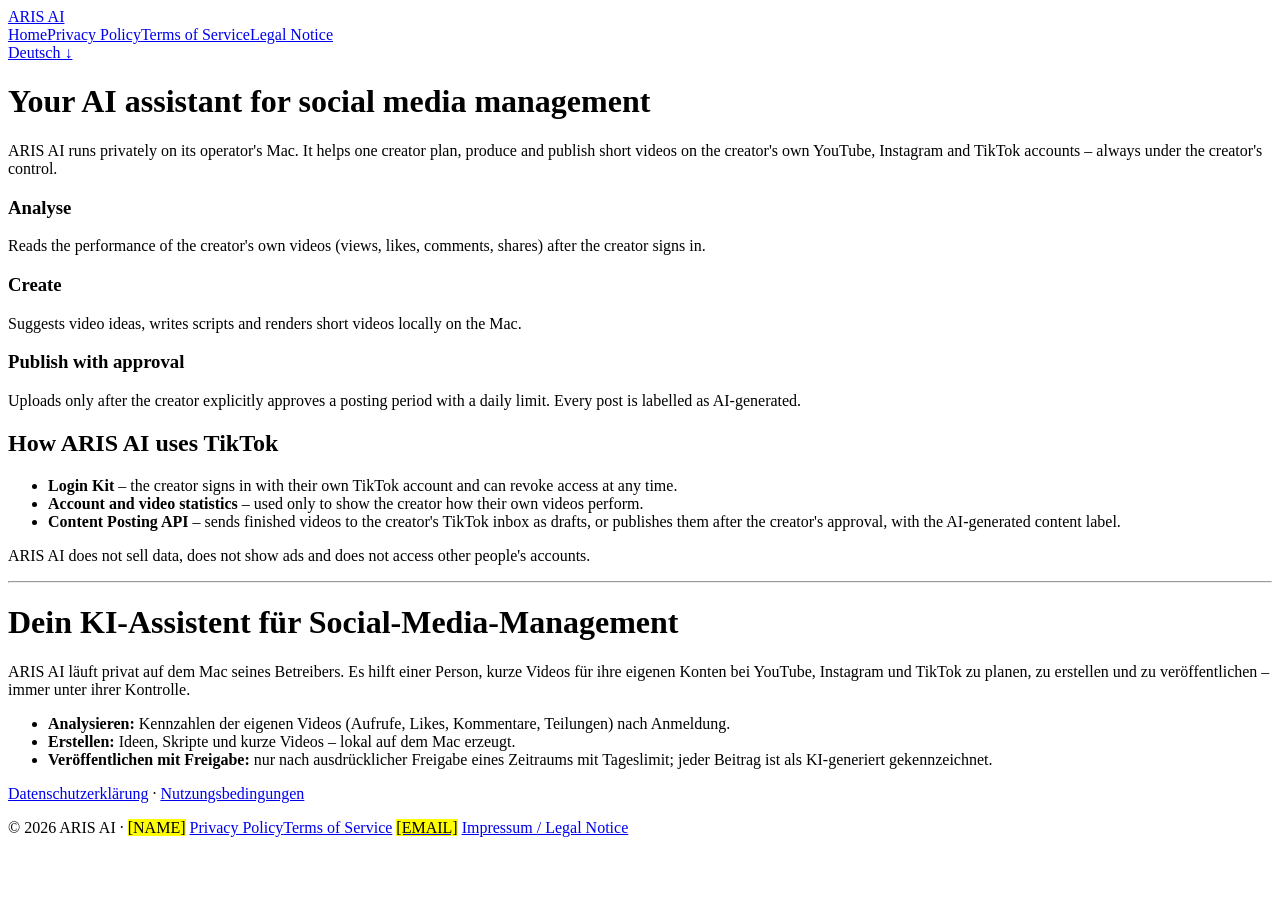
==== index.html @ 567e2381 "Add files via upload" ====
<!doctype html>
<html lang="en">
<head>
<meta charset="utf-8">
<meta name="viewport" content="width=device-width, initial-scale=1">
<title>ARIS AI – Social Media Assistant</title>
<meta name="description" content="ARIS AI is a private desktop assistant that helps its operator plan, create and publish short videos on their own social media accounts.">
<link rel="icon" href="favicon.svg" type="image/svg+xml">
<link rel="stylesheet" href="style.css">
</head>
<body>
<header>
  <a class="marke" href="./"><img src="logo.svg" alt="">ARIS AI</a>
  <nav><a href="./" aria-current="page">Home</a><a href="privacy.html">Privacy Policy</a><a href="terms.html">Terms of Service</a><a href="impressum.html">Legal Notice</a></nav>
</header>
<main>
  <a class="sprache" href="#de">Deutsch ↓</a>
  <h1>Your AI assistant for <span class="gold">social media management</span></h1>
  <p class="unter">ARIS AI runs privately on its operator's Mac. It helps one creator plan, produce and publish short videos on the creator's own YouTube, Instagram and TikTok accounts – always under the creator's control.</p>

  <div class="karten">
    <div class="karte"><h3>Analyse</h3><p>Reads the performance of the creator's own videos (views, likes, comments, shares) after the creator signs in.</p></div>
    <div class="karte"><h3>Create</h3><p>Suggests video ideas, writes scripts and renders short videos locally on the Mac.</p></div>
    <div class="karte"><h3>Publish with approval</h3><p>Uploads only after the creator explicitly approves a posting period with a daily limit. Every post is labelled as AI-generated.</p></div>
  </div>

  <h2>How ARIS AI uses TikTok</h2>
  <ul>
    <li><strong>Login Kit</strong> – the creator signs in with their own TikTok account and can revoke access at any time.</li>
    <li><strong>Account and video statistics</strong> – used only to show the creator how their own videos perform.</li>
    <li><strong>Content Posting API</strong> – sends finished videos to the creator's TikTok inbox as drafts, or publishes them after the creator's approval, with the AI-generated content label.</li>
  </ul>
  <p>ARIS AI does not sell data, does not show ads and does not access other people's accounts.</p>

  <hr id="de">
  <h1>Dein KI-Assistent für <span class="gold">Social-Media-Management</span></h1>
  <p class="unter">ARIS AI läuft privat auf dem Mac seines Betreibers. Es hilft einer Person, kurze Videos für ihre eigenen Konten bei YouTube, Instagram und TikTok zu planen, zu erstellen und zu veröffentlichen – immer unter ihrer Kontrolle.</p>
  <ul>
    <li><strong>Analysieren:</strong> Kennzahlen der eigenen Videos (Aufrufe, Likes, Kommentare, Teilungen) nach Anmeldung.</li>
    <li><strong>Erstellen:</strong> Ideen, Skripte und kurze Videos – lokal auf dem Mac erzeugt.</li>
    <li><strong>Veröffentlichen mit Freigabe:</strong> nur nach ausdrücklicher Freigabe eines Zeitraums mit Tageslimit; jeder Beitrag ist als KI-generiert gekennzeichnet.</li>
  </ul>
  <p><a href="privacy.html#de">Datenschutzerklärung</a> · <a href="terms.html#de">Nutzungsbedingungen</a></p>
</main>
<footer>
  <span>© 2026 ARIS AI · <mark class="offen">[NAME]</mark></span>
  <a href="privacy.html">Privacy Policy</a><a href="terms.html">Terms of Service</a>
  <a href="mailto:[EMAIL]"><mark class="offen">[EMAIL]</mark></a>
  <a href="impressum.html">Impressum / Legal Notice</a>
</footer>
</body>
</html>
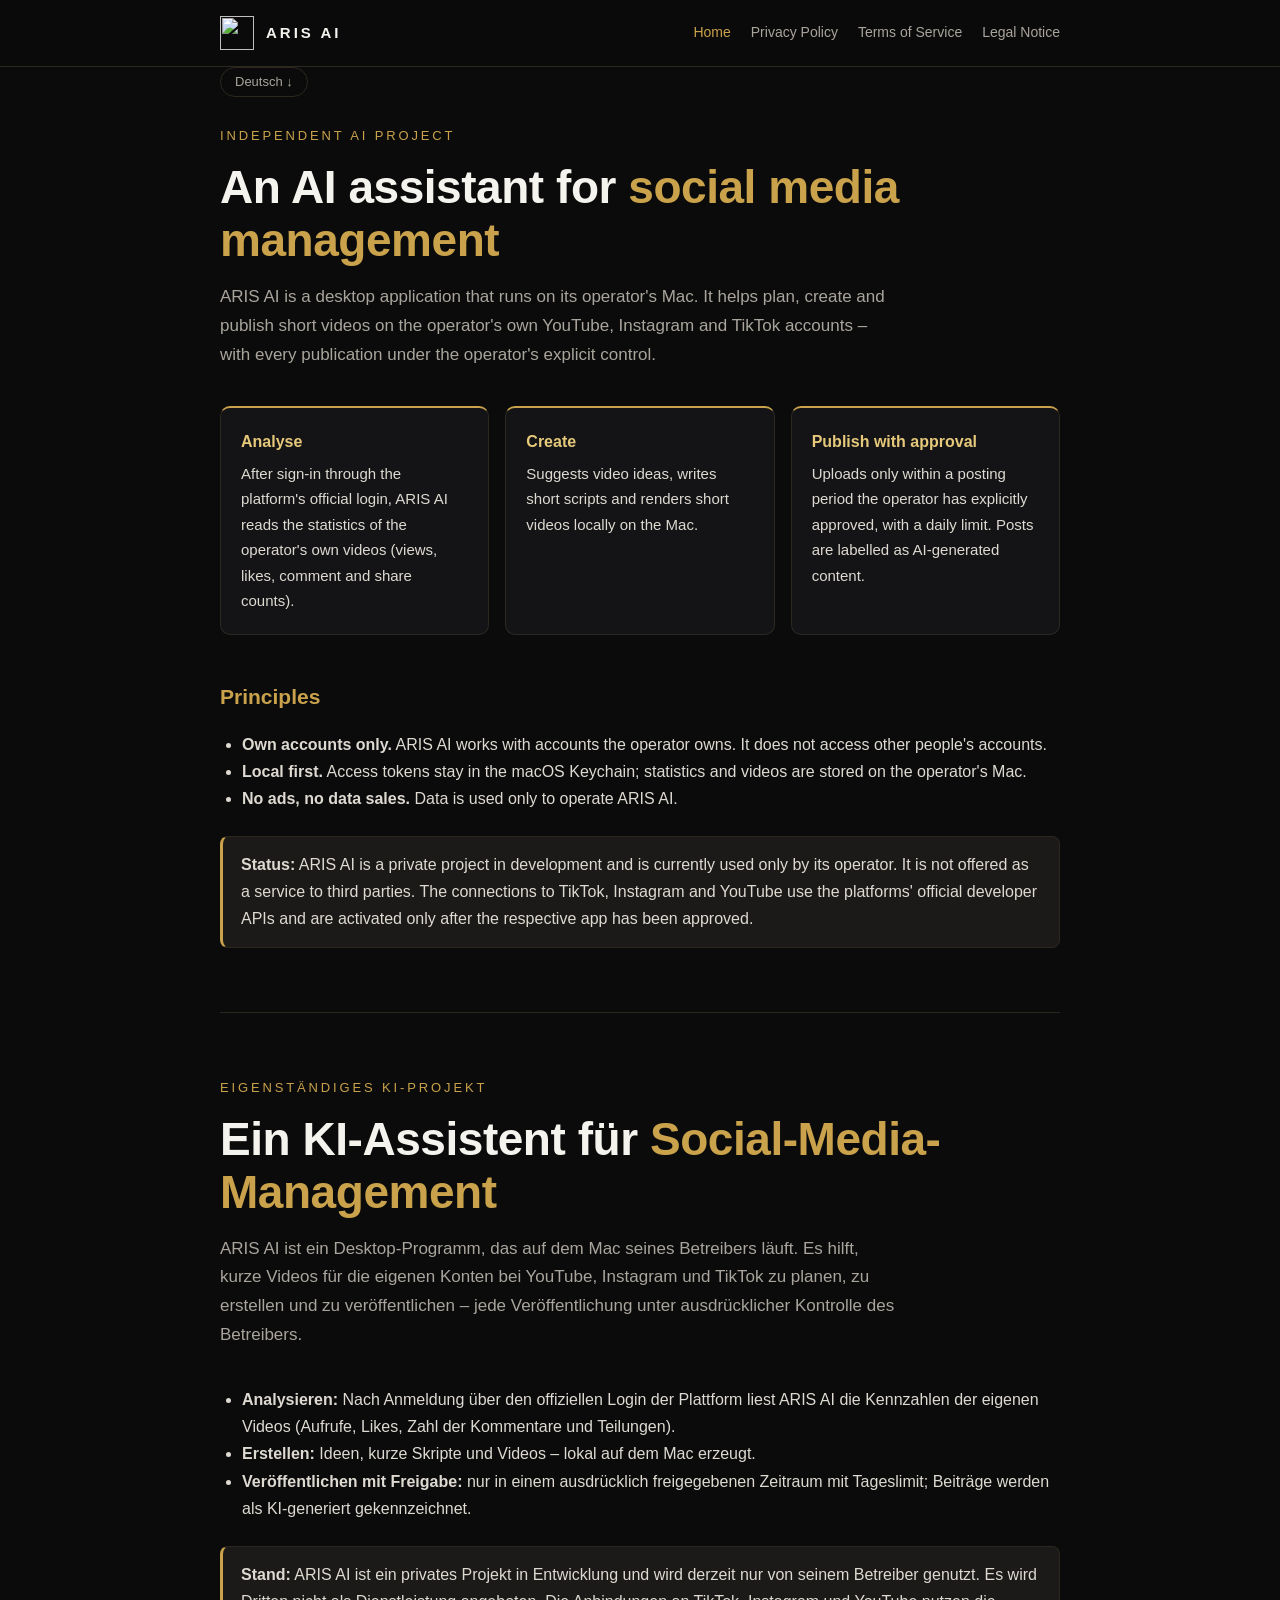
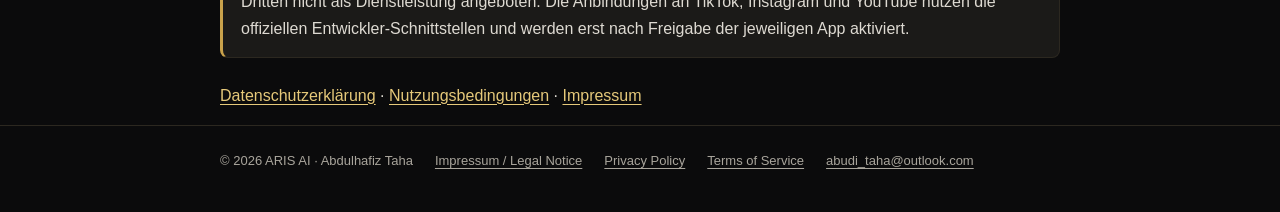
==== commit b98f7d3a: "Add files via upload" ====
--- a/index.html
+++ b/index.html
@@ -4,49 +4,65 @@
 <meta charset="utf-8">
 <meta name="viewport" content="width=device-width, initial-scale=1">
 <title>ARIS AI – Social Media Assistant</title>
-<meta name="description" content="ARIS AI is a private desktop assistant that helps its operator plan, create and publish short videos on their own social media accounts.">
+<meta name="description" content="ARIS AI is an independent AI project by Abdulhafiz Taha: a desktop assistant that helps plan, create and publish short videos on one's own social media accounts.">
+<meta name="theme-color" content="#0b0b0c">
 <link rel="icon" href="favicon.svg" type="image/svg+xml">
 <link rel="stylesheet" href="style.css">
 </head>
 <body>
-<header>
-  <a class="marke" href="./"><img src="logo.svg" alt="">ARIS AI</a>
-  <nav><a href="./" aria-current="page">Home</a><a href="privacy.html">Privacy Policy</a><a href="terms.html">Terms of Service</a><a href="impressum.html">Legal Notice</a></nav>
-</header>
-<main>
-  <a class="sprache" href="#de">Deutsch ↓</a>
-  <h1>Your AI assistant for <span class="gold">social media management</span></h1>
-  <p class="unter">ARIS AI runs privately on its operator's Mac. It helps one creator plan, produce and publish short videos on the creator's own YouTube, Instagram and TikTok accounts – always under the creator's control.</p>
+<a class="springen" href="#inhalt">Skip to content</a>
+<header><div class="rahmen">
+  <a class="marke" href="./"><img src="logo.svg" alt="" width="34" height="34">ARIS AI</a>
+  <nav aria-label="Main"><ul>
+    <li><a href="./" aria-current="page">Home</a></li>
+    <li><a href="privacy.html">Privacy Policy</a></li>
+    <li><a href="terms.html">Terms of Service</a></li>
+    <li><a href="impressum.html">Legal Notice</a></li>
+  </ul></nav>
+</div></header>
+
+<main id="inhalt" class="rahmen">
+  <a class="sprache" href="#de" hreflang="de">Deutsch ↓</a>
+  <p class="kicker">Independent AI project</p>
+  <h1>An AI assistant for <span class="gold">social media management</span></h1>
+  <p class="unter">ARIS AI is a desktop application that runs on its operator's Mac. It helps plan, create and publish short videos on the operator's own YouTube, Instagram and TikTok accounts – with every publication under the operator's explicit control.</p>
 
   <div class="karten">
-    <div class="karte"><h3>Analyse</h3><p>Reads the performance of the creator's own videos (views, likes, comments, shares) after the creator signs in.</p></div>
-    <div class="karte"><h3>Create</h3><p>Suggests video ideas, writes scripts and renders short videos locally on the Mac.</p></div>
-    <div class="karte"><h3>Publish with approval</h3><p>Uploads only after the creator explicitly approves a posting period with a daily limit. Every post is labelled as AI-generated.</p></div>
+    <div class="karte"><h3>Analyse</h3><p>After sign-in through the platform's official login, ARIS AI reads the statistics of the operator's own videos (views, likes, comment and share counts).</p></div>
+    <div class="karte"><h3>Create</h3><p>Suggests video ideas, writes short scripts and renders short videos locally on the Mac.</p></div>
+    <div class="karte"><h3>Publish with approval</h3><p>Uploads only within a posting period the operator has explicitly approved, with a daily limit. Posts are labelled as AI-generated content.</p></div>
   </div>
 
-  <h2>How ARIS AI uses TikTok</h2>
+  <h2>Principles</h2>
   <ul>
-    <li><strong>Login Kit</strong> – the creator signs in with their own TikTok account and can revoke access at any time.</li>
-    <li><strong>Account and video statistics</strong> – used only to show the creator how their own videos perform.</li>
-    <li><strong>Content Posting API</strong> – sends finished videos to the creator's TikTok inbox as drafts, or publishes them after the creator's approval, with the AI-generated content label.</li>
+    <li><strong>Own accounts only.</strong> ARIS AI works with accounts the operator owns. It does not access other people's accounts.</li>
+    <li><strong>Local first.</strong> Access tokens stay in the macOS Keychain; statistics and videos are stored on the operator's Mac.</li>
+    <li><strong>No ads, no data sales.</strong> Data is used only to operate ARIS AI.</li>
   </ul>
-  <p>ARIS AI does not sell data, does not show ads and does not access other people's accounts.</p>
+
+  <div class="hinweis"><p><strong>Status:</strong> ARIS AI is a private project in development and is currently used only by its operator. It is not offered as a service to third parties. The connections to TikTok, Instagram and YouTube use the platforms' official developer APIs and are activated only after the respective app has been approved.</p></div>
 
   <hr id="de">
-  <h1>Dein KI-Assistent für <span class="gold">Social-Media-Management</span></h1>
-  <p class="unter">ARIS AI läuft privat auf dem Mac seines Betreibers. Es hilft einer Person, kurze Videos für ihre eigenen Konten bei YouTube, Instagram und TikTok zu planen, zu erstellen und zu veröffentlichen – immer unter ihrer Kontrolle.</p>
+  <div lang="de">
+  <p class="kicker">Eigenständiges KI-Projekt</p>
+  <h1>Ein KI-Assistent für <span class="gold">Social-Media-Management</span></h1>
+  <p class="unter">ARIS AI ist ein Desktop-Programm, das auf dem Mac seines Betreibers läuft. Es hilft, kurze Videos für die eigenen Konten bei YouTube, Instagram und TikTok zu planen, zu erstellen und zu veröffentlichen – jede Veröffentlichung unter ausdrücklicher Kontrolle des Betreibers.</p>
   <ul>
-    <li><strong>Analysieren:</strong> Kennzahlen der eigenen Videos (Aufrufe, Likes, Kommentare, Teilungen) nach Anmeldung.</li>
-    <li><strong>Erstellen:</strong> Ideen, Skripte und kurze Videos – lokal auf dem Mac erzeugt.</li>
-    <li><strong>Veröffentlichen mit Freigabe:</strong> nur nach ausdrücklicher Freigabe eines Zeitraums mit Tageslimit; jeder Beitrag ist als KI-generiert gekennzeichnet.</li>
+    <li><strong>Analysieren:</strong> Nach Anmeldung über den offiziellen Login der Plattform liest ARIS AI die Kennzahlen der eigenen Videos (Aufrufe, Likes, Zahl der Kommentare und Teilungen).</li>
+    <li><strong>Erstellen:</strong> Ideen, kurze Skripte und Videos – lokal auf dem Mac erzeugt.</li>
+    <li><strong>Veröffentlichen mit Freigabe:</strong> nur in einem ausdrücklich freigegebenen Zeitraum mit Tageslimit; Beiträge werden als KI-generiert gekennzeichnet.</li>
   </ul>
-  <p><a href="privacy.html#de">Datenschutzerklärung</a> · <a href="terms.html#de">Nutzungsbedingungen</a></p>
+  <div class="hinweis"><p><strong>Stand:</strong> ARIS AI ist ein privates Projekt in Entwicklung und wird derzeit nur von seinem Betreiber genutzt. Es wird Dritten nicht als Dienstleistung angeboten. Die Anbindungen an TikTok, Instagram und YouTube nutzen die offiziellen Entwickler-Schnittstellen und werden erst nach Freigabe der jeweiligen App aktiviert.</p></div>
+  <p><a href="privacy.html#de">Datenschutzerklärung</a> · <a href="terms.html#de">Nutzungsbedingungen</a> · <a href="impressum.html">Impressum</a></p>
+  </div>
 </main>
-<footer>
-  <span>© 2026 ARIS AI · <mark class="offen">[NAME]</mark></span>
-  <a href="privacy.html">Privacy Policy</a><a href="terms.html">Terms of Service</a>
-  <a href="mailto:[EMAIL]"><mark class="offen">[EMAIL]</mark></a>
+
+<footer><div class="rahmen">
+  <span>© 2026 ARIS AI · Abdulhafiz Taha</span>
   <a href="impressum.html">Impressum / Legal Notice</a>
-</footer>
+  <a href="privacy.html">Privacy Policy</a>
+  <a href="terms.html">Terms of Service</a>
+  <a href="mailto:abudi_taha@outlook.com">abudi_taha@outlook.com</a>
+</div></footer>
 </body>
 </html>
--- a/style.css
+++ b/style.css
@@ -0,0 +1,57 @@
+:root{--schwarz:#0b0b0c;--flaeche:#141416;--flaeche-2:#1b1a18;--linie:#2c2820;--gold:#c9a24b;--gold-hell:#e6c97a;--weiss:#f5f3ee;--text:#dedad2;--grau:#a9a59c}
+*{box-sizing:border-box}
+html{-webkit-text-size-adjust:100%;scroll-behavior:smooth}
+body{margin:0;background:var(--schwarz);color:var(--weiss);font:16px/1.7 -apple-system,BlinkMacSystemFont,"Segoe UI",Helvetica,Arial,sans-serif;overflow-wrap:break-word}
+a{color:var(--gold-hell);text-underline-offset:3px}
+a:focus-visible{outline:2px solid var(--gold);outline-offset:3px;border-radius:2px}
+.springen{position:absolute;left:-9999px;top:0;background:var(--gold);color:var(--schwarz);padding:8px 14px}
+.springen:focus{left:16px;top:16px;z-index:10}
+.rahmen{max-width:880px;margin:0 auto;padding:0 20px}
+header{border-bottom:1px solid var(--linie);position:sticky;top:0;background:rgba(11,11,12,.94);backdrop-filter:blur(6px);z-index:5}
+header .rahmen{display:flex;align-items:center;justify-content:space-between;flex-wrap:wrap;gap:10px 24px;padding-top:16px;padding-bottom:16px}
+.marke{display:flex;align-items:center;gap:12px;color:var(--weiss);text-decoration:none;font-weight:600;letter-spacing:.2em;font-size:15px}
+.marke img{width:34px;height:34px}
+nav ul{display:flex;flex-wrap:wrap;gap:6px 20px;list-style:none;margin:0;padding:0;font-size:14px}
+nav a{color:var(--grau);text-decoration:none;padding:4px 0;display:inline-block}
+nav a:hover,nav a[aria-current="page"]{color:var(--gold)}
+main{padding-top:56px;padding-bottom:72px}
+.kicker{color:var(--gold);font-size:13px;letter-spacing:.22em;text-transform:uppercase;margin:0 0 14px}
+h1{font-size:clamp(30px,5.4vw,46px);line-height:1.15;margin:0 0 16px;font-weight:600;letter-spacing:-.01em}
+h1 .gold{color:var(--gold)}
+h2{font-size:21px;margin:44px 0 10px;color:var(--gold);font-weight:600}
+h3{font-size:16px;margin:22px 0 4px;color:var(--weiss)}
+p,li{color:var(--text)}
+ul{padding-left:22px}
+.unter{color:var(--grau);margin:0 0 36px;font-size:17px;max-width:680px}
+.stand{color:var(--grau);font-size:14px;margin:0 0 32px}
+h2,hr{scroll-margin-top:96px}
+.karten{display:grid;grid-template-columns:repeat(auto-fit,minmax(230px,1fr));gap:16px;margin:28px 0}
+.karte{background:var(--flaeche);border:1px solid var(--linie);border-top:2px solid var(--gold);border-radius:10px;padding:20px}
+.karte h3{margin:0 0 6px;color:var(--gold-hell)}
+.karte p{margin:0;font-size:15px}
+.hinweis{background:var(--flaeche-2);border:1px solid var(--linie);border-left:3px solid var(--gold);border-radius:8px;padding:14px 18px;margin:24px 0}
+.hinweis p{margin:0}
+.sprache{display:inline-block;font-size:13px;color:var(--grau);border:1px solid var(--linie);border-radius:999px;padding:3px 14px;margin-bottom:28px;text-decoration:none}
+.sprache:hover{color:var(--gold);border-color:var(--gold)}
+.inhalt{background:var(--flaeche);border:1px solid var(--linie);border-radius:10px;padding:14px 20px 14px 40px;margin:0 0 8px;font-size:15px}
+hr{border:0;border-top:1px solid var(--linie);margin:64px 0}
+.tabelle{overflow-x:auto;-webkit-overflow-scrolling:touch}
+table{width:100%;min-width:520px;border-collapse:collapse;font-size:15px;margin:12px 0}
+th,td{text-align:left;padding:9px 10px;border-bottom:1px solid var(--linie);vertical-align:top;color:var(--text)}
+th{color:var(--gold-hell);font-weight:600}
+address{font-style:normal;color:var(--text)}
+mark.offen{background:#5a1f1f;color:#ffd9d9;padding:0 4px;border-radius:3px}
+footer{border-top:1px solid var(--linie)}
+footer .rahmen{padding-top:24px;padding-bottom:40px;font-size:13px;color:var(--grau);display:flex;flex-wrap:wrap;gap:8px 22px}
+footer a{color:var(--grau)}
+footer a:hover{color:var(--gold)}
+@media (max-width:560px){
+  header{position:static}
+  main{padding-top:36px}
+  nav ul{gap:4px 16px}
+}
+@media print{
+  body{background:#fff;color:#000}
+  header,footer,.sprache,.springen{display:none}
+  p,li,td,th,h2,h3,address{color:#000}
+}
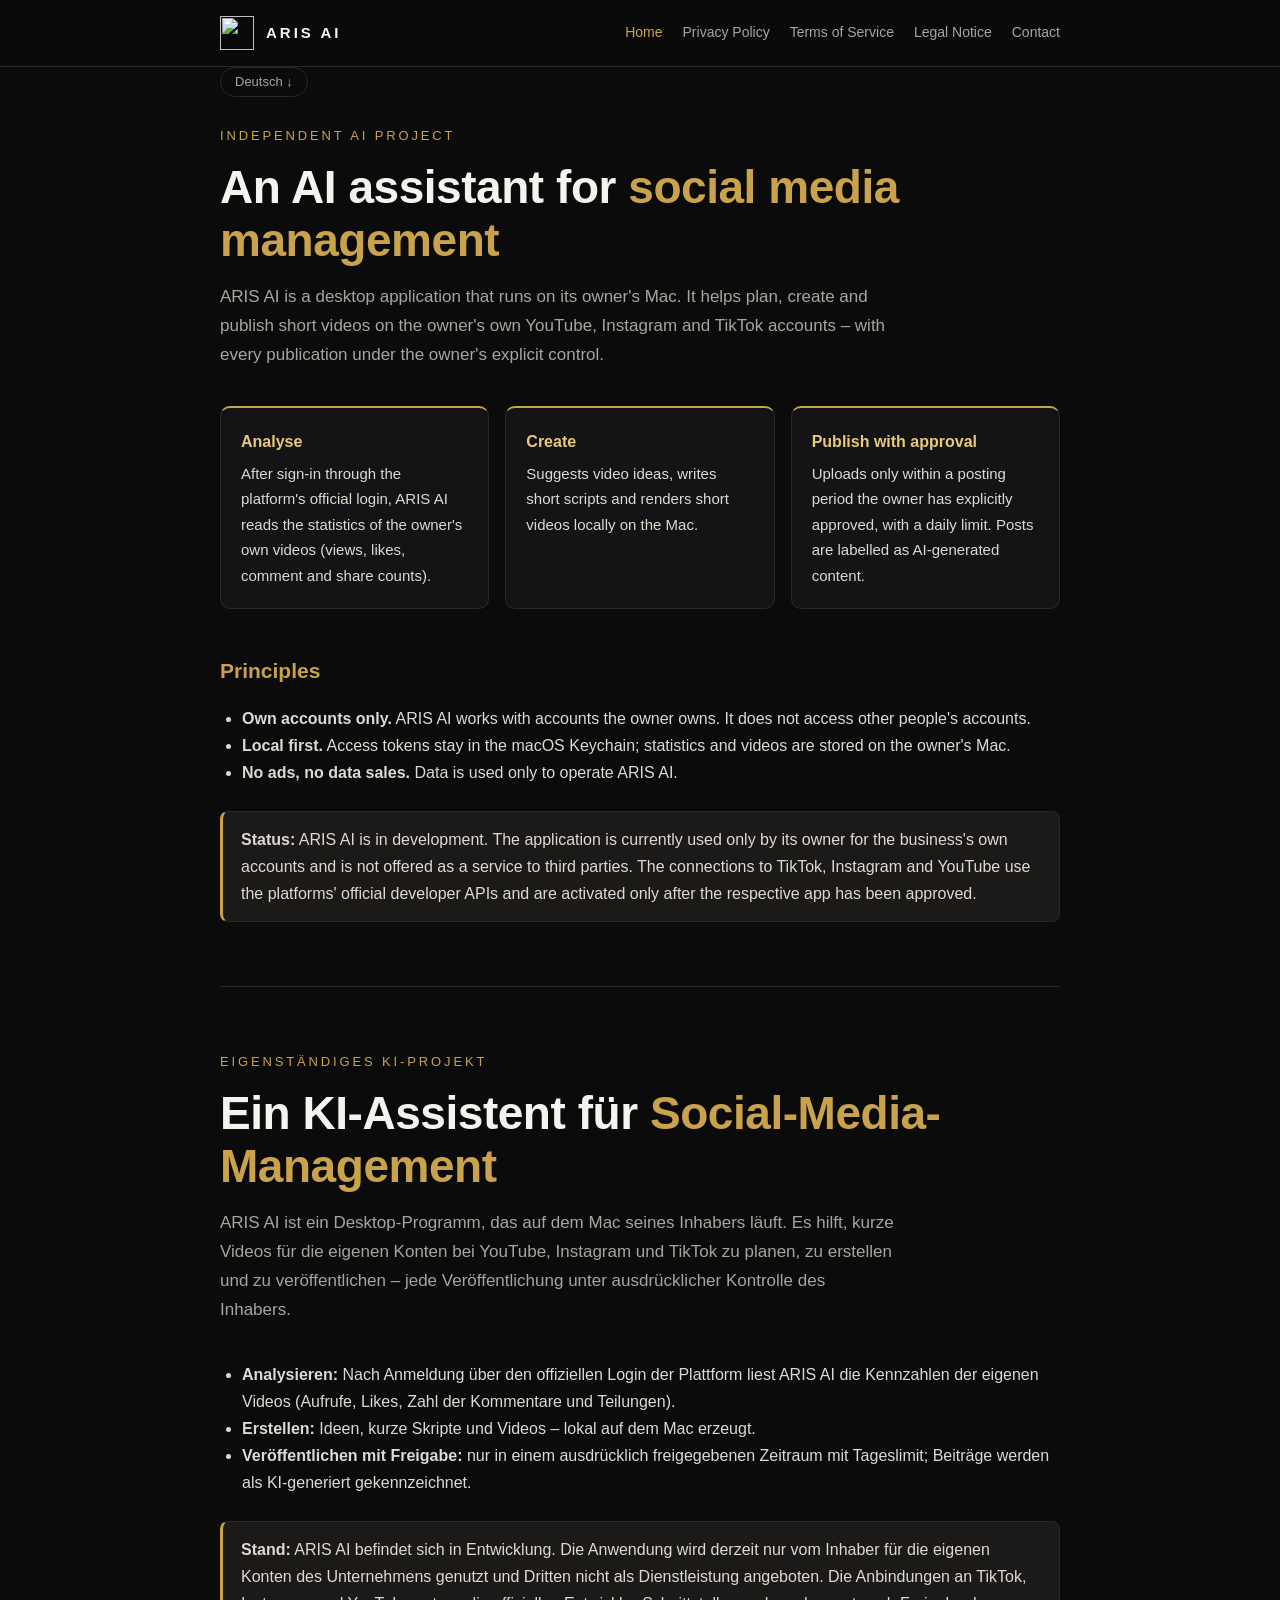
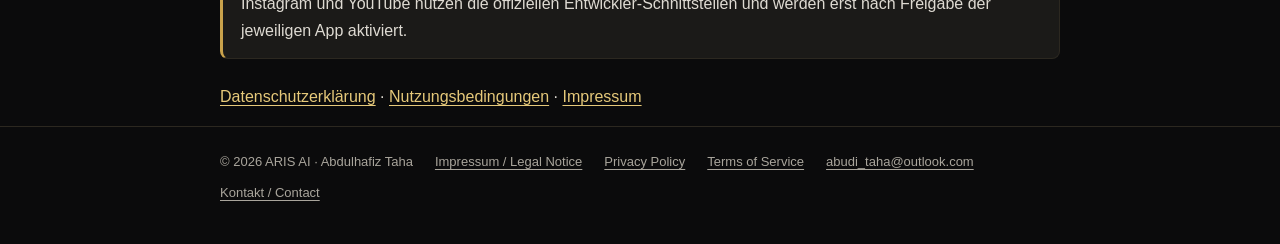
==== commit 2c256b73: "Add files via upload" ====
--- a/index.html
+++ b/index.html
@@ -4,7 +4,7 @@
 <meta charset="utf-8">
 <meta name="viewport" content="width=device-width, initial-scale=1">
 <title>ARIS AI – Social Media Assistant</title>
-<meta name="description" content="ARIS AI is an independent AI project by Abdulhafiz Taha: a desktop assistant that helps plan, create and publish short videos on one's own social media accounts.">
+<meta name="description" content="ARIS AI is the business of Abdulhafiz Taha: a desktop assistant that helps plan, create and publish short videos on one's own social media accounts.">
 <meta name="theme-color" content="#0b0b0c">
 <link rel="icon" href="favicon.svg" type="image/svg+xml">
 <link rel="stylesheet" href="style.css">
@@ -18,6 +18,7 @@
     <li><a href="privacy.html">Privacy Policy</a></li>
     <li><a href="terms.html">Terms of Service</a></li>
     <li><a href="impressum.html">Legal Notice</a></li>
+    <li><a href="kontakt.html">Contact</a></li>
   </ul></nav>
 </div></header>
 
@@ -25,34 +26,34 @@
   <a class="sprache" href="#de" hreflang="de">Deutsch ↓</a>
   <p class="kicker">Independent AI project</p>
   <h1>An AI assistant for <span class="gold">social media management</span></h1>
-  <p class="unter">ARIS AI is a desktop application that runs on its operator's Mac. It helps plan, create and publish short videos on the operator's own YouTube, Instagram and TikTok accounts – with every publication under the operator's explicit control.</p>
+  <p class="unter">ARIS AI is a desktop application that runs on its owner's Mac. It helps plan, create and publish short videos on the owner's own YouTube, Instagram and TikTok accounts – with every publication under the owner's explicit control.</p>
 
   <div class="karten">
-    <div class="karte"><h3>Analyse</h3><p>After sign-in through the platform's official login, ARIS AI reads the statistics of the operator's own videos (views, likes, comment and share counts).</p></div>
+    <div class="karte"><h3>Analyse</h3><p>After sign-in through the platform's official login, ARIS AI reads the statistics of the owner's own videos (views, likes, comment and share counts).</p></div>
     <div class="karte"><h3>Create</h3><p>Suggests video ideas, writes short scripts and renders short videos locally on the Mac.</p></div>
-    <div class="karte"><h3>Publish with approval</h3><p>Uploads only within a posting period the operator has explicitly approved, with a daily limit. Posts are labelled as AI-generated content.</p></div>
+    <div class="karte"><h3>Publish with approval</h3><p>Uploads only within a posting period the owner has explicitly approved, with a daily limit. Posts are labelled as AI-generated content.</p></div>
   </div>
 
   <h2>Principles</h2>
   <ul>
-    <li><strong>Own accounts only.</strong> ARIS AI works with accounts the operator owns. It does not access other people's accounts.</li>
-    <li><strong>Local first.</strong> Access tokens stay in the macOS Keychain; statistics and videos are stored on the operator's Mac.</li>
+    <li><strong>Own accounts only.</strong> ARIS AI works with accounts the owner owns. It does not access other people's accounts.</li>
+    <li><strong>Local first.</strong> Access tokens stay in the macOS Keychain; statistics and videos are stored on the owner's Mac.</li>
     <li><strong>No ads, no data sales.</strong> Data is used only to operate ARIS AI.</li>
   </ul>
 
-  <div class="hinweis"><p><strong>Status:</strong> ARIS AI is a private project in development and is currently used only by its operator. It is not offered as a service to third parties. The connections to TikTok, Instagram and YouTube use the platforms' official developer APIs and are activated only after the respective app has been approved.</p></div>
+  <div class="hinweis"><p><strong>Status:</strong> ARIS AI is in development. The application is currently used only by its owner for the business's own accounts and is not offered as a service to third parties. The connections to TikTok, Instagram and YouTube use the platforms' official developer APIs and are activated only after the respective app has been approved.</p></div>
 
   <hr id="de">
   <div lang="de">
   <p class="kicker">Eigenständiges KI-Projekt</p>
   <h1>Ein KI-Assistent für <span class="gold">Social-Media-Management</span></h1>
-  <p class="unter">ARIS AI ist ein Desktop-Programm, das auf dem Mac seines Betreibers läuft. Es hilft, kurze Videos für die eigenen Konten bei YouTube, Instagram und TikTok zu planen, zu erstellen und zu veröffentlichen – jede Veröffentlichung unter ausdrücklicher Kontrolle des Betreibers.</p>
+  <p class="unter">ARIS AI ist ein Desktop-Programm, das auf dem Mac seines Inhabers läuft. Es hilft, kurze Videos für die eigenen Konten bei YouTube, Instagram und TikTok zu planen, zu erstellen und zu veröffentlichen – jede Veröffentlichung unter ausdrücklicher Kontrolle des Inhabers.</p>
   <ul>
     <li><strong>Analysieren:</strong> Nach Anmeldung über den offiziellen Login der Plattform liest ARIS AI die Kennzahlen der eigenen Videos (Aufrufe, Likes, Zahl der Kommentare und Teilungen).</li>
     <li><strong>Erstellen:</strong> Ideen, kurze Skripte und Videos – lokal auf dem Mac erzeugt.</li>
     <li><strong>Veröffentlichen mit Freigabe:</strong> nur in einem ausdrücklich freigegebenen Zeitraum mit Tageslimit; Beiträge werden als KI-generiert gekennzeichnet.</li>
   </ul>
-  <div class="hinweis"><p><strong>Stand:</strong> ARIS AI ist ein privates Projekt in Entwicklung und wird derzeit nur von seinem Betreiber genutzt. Es wird Dritten nicht als Dienstleistung angeboten. Die Anbindungen an TikTok, Instagram und YouTube nutzen die offiziellen Entwickler-Schnittstellen und werden erst nach Freigabe der jeweiligen App aktiviert.</p></div>
+  <div class="hinweis"><p><strong>Stand:</strong> ARIS AI befindet sich in Entwicklung. Die Anwendung wird derzeit nur vom Inhaber für die eigenen Konten des Unternehmens genutzt und Dritten nicht als Dienstleistung angeboten. Die Anbindungen an TikTok, Instagram und YouTube nutzen die offiziellen Entwickler-Schnittstellen und werden erst nach Freigabe der jeweiligen App aktiviert.</p></div>
   <p><a href="privacy.html#de">Datenschutzerklärung</a> · <a href="terms.html#de">Nutzungsbedingungen</a> · <a href="impressum.html">Impressum</a></p>
   </div>
 </main>
@@ -63,6 +64,7 @@
   <a href="privacy.html">Privacy Policy</a>
   <a href="terms.html">Terms of Service</a>
   <a href="mailto:abudi_taha@outlook.com">abudi_taha@outlook.com</a>
+  <a href="kontakt.html">Kontakt / Contact</a>
 </div></footer>
 </body>
 </html>
--- a/style.css
+++ b/style.css
@@ -55,3 +55,5 @@
   header,footer,.sprache,.springen{display:none}
   p,li,td,th,h2,h3,address{color:#000}
 }
+.knopf{display:inline-block;font-weight:600;color:var(--schwarz);background:var(--gold);border-radius:8px;padding:10px 22px;text-decoration:none}
+.knopf:hover{background:var(--gold-hell)}
